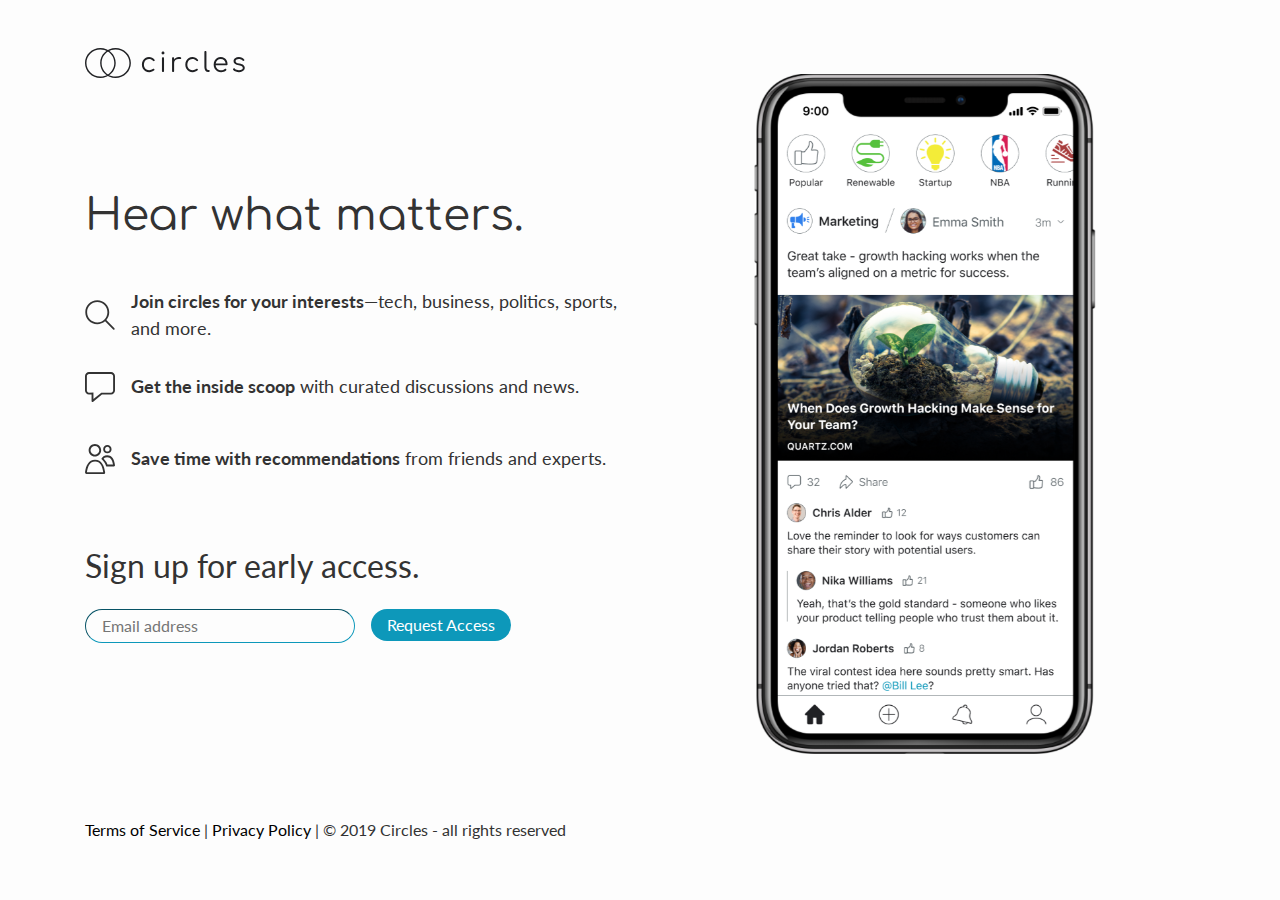
==== index.source.html @ 77beae55 "success page, favicons" ====
<!doctype html>
<html lang="en">
<head>
  
  <meta charset="utf-8">
  <meta name="viewport" content="width=device-width, initial-scale=1, shrink-to-fit=no">

  <!-- Title of Website -->
  <title>Circles – Communities for Your Interests</title>

  <meta name="description" content="Circles is the best way to explore your interests and connect with people who share your passions.">
  <meta name="keywords" content="interest, interests, commmunity, ios, android, app, social">
  <meta name="author" content="Circles">

  <link rel="apple-touch-icon" sizes="180x180" href="apple-touch-icon.png">
  <link rel="icon" type="image/png" sizes="32x32" href="favicon-32x32.png">
  <link rel="icon" type="image/png" sizes="16x16" href="favicon-16x16.png">
  <link rel="manifest" href="site.webmanifest">
  <link rel="mask-icon" href="safari-pinned-tab.svg" color="#5bbad5">
  <meta name="msapplication-TileColor" content="#da532c">
  <meta name="theme-color" content="#ffffff">

  <!-- Bootstrap CSS -->
  <link rel="stylesheet" href="https://stackpath.bootstrapcdn.com/bootstrap/4.3.1/css/bootstrap.min.css" integrity="sha384-ggOyR0iXCbMQv3Xipma34MD+dH/1fQ784/j6cY/iJTQUOhcWr7x9JvoRxT2MZw1T" crossorigin="anonymous">

  <!-- Google Fonts -->
  <link href="https://fonts.googleapis.com/css?family=Comfortaa:400|Lato:400,700&display=swap" rel="stylesheet">

  <!-- Custom Styles -->
  <link href="css/style.source.css" rel="stylesheet">

</head>
<body>

<div class="container">
  <div class="row my-5">
    <div class="col">
      <img alt="" src="images/logo-horizontal-bw.svg" width="auto" height="30">
    </div>
  </div>
</div>

<div class="container">
  <div class="row">
    <div class="col-sm-6">
      <h1 class="mb-5 mt-big-desktop">Hear what matters.</h1>
      <!-- <h2 class="mb-5">Join communities for your interests.</h2> -->
      <div class="benefit-list mb-big">
        <div class="benefit">
          <img class="benefit-img mr-3" alt="" src="images/icon-search.svg" width="auto" height="30">
          <p class="benefit-text"><span class="font-weight-bold">Join circles for your interests</span>—tech, business, politics, sports, and more.</p>
        </div>
        <div class="benefit">
          <img class="benefit-img mr-3" alt="" src="images/icon-discussion.svg" width="auto" height="30">
          <p class="benefit-text"><span class="font-weight-bold">Get the inside scoop</span> with curated discussions and news.</p>
        </div>
        <div class="benefit">
          <img class="benefit-img mr-3" alt="" src="images/icon-people.svg" width="auto" height="30">
          <p class="benefit-text"><span class="font-weight-bold">Save time with recommendations</span> from friends and experts.</p>
        </div>
      </div>

      <div id="circles-form-desktop">
        <h2 class="mb-4">Sign up for early access.</h2>
  
        <!-- Begin Mailchimp Signup Form -->
        <div id="mc_embed_signup" class="mb-big">
          <form action="https://gmail.us3.list-manage.com/subscribe/post?u=828685ab7a1ab0529ff0e017e&amp;id=a2cd4775b5" method="post" id="mc-embedded-subscribe-form" name="mc-embedded-subscribe-form" class="validate" target="_blank" novalidate>
            <div id="mc_embed_signup_scroll">
              <div class="mc-field-group">
                <input type="email" placeholder="Email address" name="EMAIL" class="required email" id="mce-EMAIL">
              </div>
                <div id="mce-responses" class="clear">
                  <div class="response" id="mce-error-response" style="display:none"></div>
                  <div class="response" id="mce-success-response" style="display:none"></div>
                </div>    <!-- real people should not fill this in and expect good things - do not remove this or risk form bot signups-->
                  <div style="position: absolute; left: -5000px;" aria-hidden="true"><input type="text" name="b_828685ab7a1ab0529ff0e017e_a2cd4775b5" tabindex="-1" value=""></div>
                  <div class="clear"><input type="submit" value="Request Access" name="subscribe" id="mc-embedded-subscribe" class="button"></div>
                </div>
          </form>
        </div>
          
        <!--End mc_embed_signup-->
      </div>

    </div>
    <div class="col-sm-6 my-5 mb-big">
      <div class="row justify-content-center align-items-center">
        <img src="images/screenshot.png" class="hero-image image-mobile image-full" alt="">
      </div>
    </div>
  </div>


  <div id="circles-form-mobile">
    <h2 class="mb-4">Sign up for early access.</h2>

    <!-- Begin Mailchimp Signup Form -->
    <div id="mc_embed_signup">
      <form action="https://gmail.us3.list-manage.com/subscribe/post?u=828685ab7a1ab0529ff0e017e&amp;id=a2cd4775b5" method="post" id="mc-embedded-subscribe-form" name="mc-embedded-subscribe-form" class="validate" target="_blank" novalidate>
        <div id="mc_embed_signup_scroll">
          <div class="mc-field-group">
            <input type="email" placeholder="Email address" name="EMAIL" class="required email" id="mce-EMAIL">
          </div>
            <div id="mce-responses" class="clear">
              <div class="response" id="mce-error-response" style="display:none"></div>
              <div class="response" id="mce-success-response" style="display:none"></div>
            </div>    <!-- real people should not fill this in and expect good things - do not remove this or risk form bot signups-->
              <div style="position: absolute; left: -5000px;" aria-hidden="true"><input type="text" name="b_828685ab7a1ab0529ff0e017e_a2cd4775b5" tabindex="-1" value=""></div>
              <div class="clear"><input type="submit" value="Request Access" name="subscribe" id="mc-embedded-subscribe" class="button"></div>
            </div>
      </form>
    </div>
      
    <!--End mc_embed_signup-->
  </div>
</div>


<footer class="py-3">
  <div class="container">
    <div class="row-fluid">
      <p id="footer">
        <a href="terms.html">Terms of Service</a>
        <span> | </span>
        <a href="privacy.html">Privacy Policy</a>
        <span> | © 2019 Circles - all rights reserved</span>
      </p>
    </div>
  </div>
</footer>

<!-- Scripts -->
    <!-- Optional JavaScript -->
    <!-- jQuery first, then Popper.js, then Bootstrap JS -->
    <script src="https://code.jquery.com/jquery-3.3.1.slim.min.js" integrity="sha384-q8i/X+965DzO0rT7abK41JStQIAqVgRVzpbzo5smXKp4YfRvH+8abtTE1Pi6jizo" crossorigin="anonymous"></script>
    <script src="https://cdnjs.cloudflare.com/ajax/libs/popper.js/1.14.7/umd/popper.min.js" integrity="sha384-UO2eT0CpHqdSJQ6hJty5KVphtPhzWj9WO1clHTMGa3JDZwrnQq4sF86dIHNDz0W1" crossorigin="anonymous"></script>
    <script src="https://stackpath.bootstrapcdn.com/bootstrap/4.3.1/js/bootstrap.min.js" integrity="sha384-JjSmVgyd0p3pXB1rRibZUAYoIIy6OrQ6VrjIEaFf/nJGzIxFDsf4x0xIM+B07jRM" crossorigin="anonymous"></script>

</body></html>
---- css/style.source.css ----
@media (min-width: 576px) {
  .mt-big-desktop {
    margin-top: 4rem;
  }
}

@media (max-width: 576px) {
  .mt-big-mobile {
    margin-top: 10rem;
  }
}

@media (min-width: 576px) {
  #circles-form-mobile {
  display: none;
  }
}

@media (max-width: 576px) {
  #circles-form-desktop {
  display: none;
  }
}

#circles-form-mobile {
  margin-bottom: 8rem;
}

.mt-big {
  margin-top: 4rem;
}

.mb-big {
  margin-bottom: 4rem;
}

body {
  font-family: "Lato";
  color: #333;
  background-color: #fdfdfd
}

h1 {
  font-family: "Comfortaa";
  font-weight: 400;
  font-size: 44px;
}

h2 {
  font-weight: 400;
}

.benefit-list {
  font-size: 18px;
  font-weight: 400;
}

.benefit {
  vertical-align: middle;
  display: flex;
  align-items: center;
  height: 3rem;
  margin: 1.5rem 0;
}

.benefit-img {
  float: left;
}

.benefit-text {
  margin-bottom: 0;
}

.hero-image {
  max-height: auto;
  width: 100%;
}

.image-mobile {
  padding: 0 5%;
}

@media (min-width: 576px) {
  .image-full {
  padding: 0 20%;
  margin-top: -100px;
  }
}

@media (max-width: 576px) {
  .image-full {
  margin-top: -50px;
  }
}

#footer a {
  color: #000;
}


/*Mailchimp customization*/

#mc_embed_signup div.mc-field-group input {
  border-radius: 50px;
  border-width: 1px;
  border-color: #0D98BA;
  background-color: #fdfdfd;
  padding: 0.25rem 1rem;
  margin-right: 1rem;
  width: 50%;
}

#mc_embed_signup input:focus {
  outline:none;
}

#mc_embed_signup input.button {
  background-color: #0D98BA;
  border-radius: 50px;
  border: 1px;
  border-color: #0D98BA;
  color: #fff;
  padding: 0.25rem 1rem;
}

#mc_embed_signup input,
#mc_embed_signup input.button {
    float: left;
}
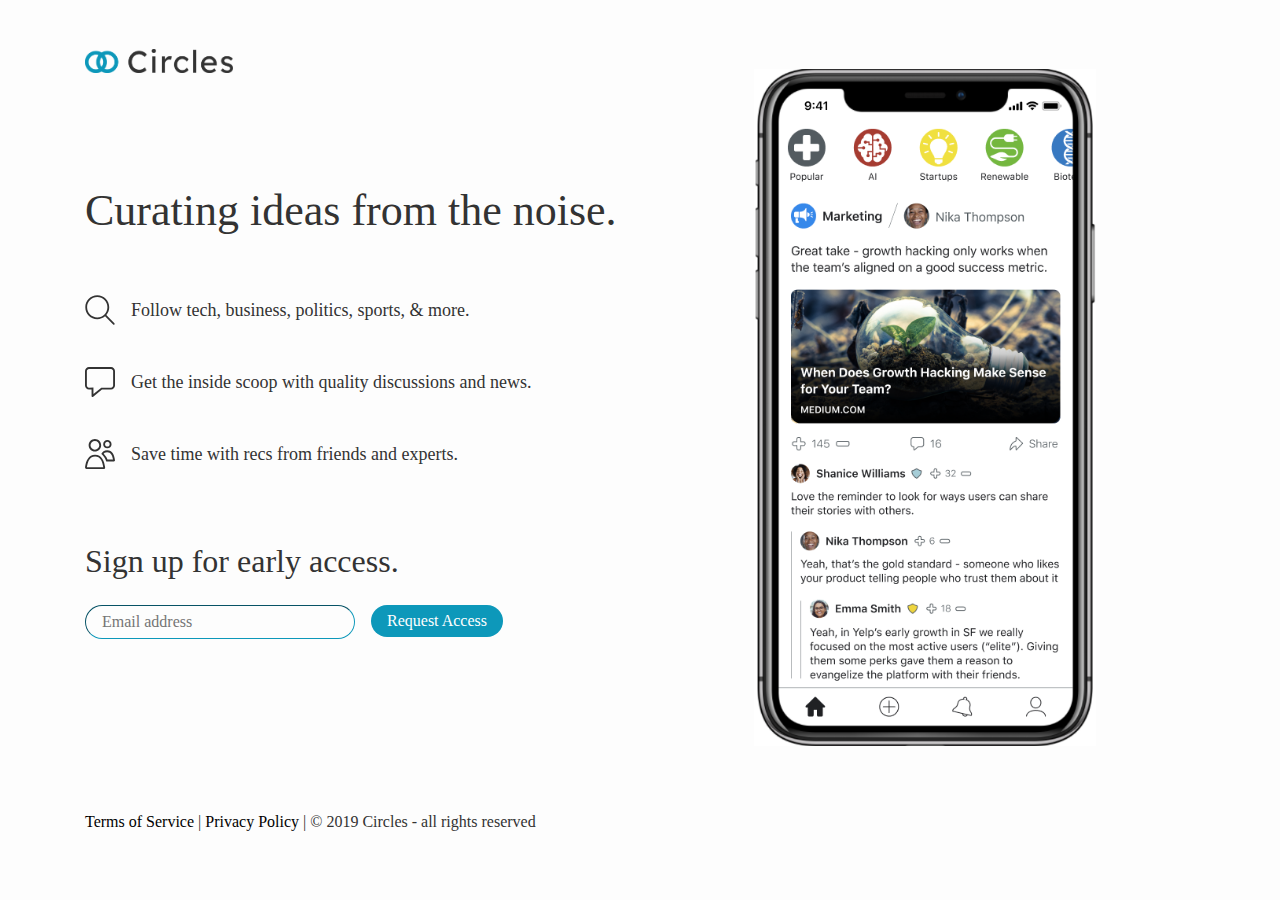
==== commit 9f35d81d: "Brand update" ====
--- a/index.source.html
+++ b/index.source.html
@@ -6,7 +6,7 @@
   <meta name="viewport" content="width=device-width, initial-scale=1, shrink-to-fit=no">
 
   <!-- Title of Website -->
-  <title>Circles – Communities for Your Interests</title>
+  <title>Circles – Curated Communities for Ideas</title>
 
   <meta name="description" content="Circles is the best way to explore your interests and connect with people who share your passions.">
   <meta name="keywords" content="interest, interests, commmunity, ios, android, app, social">
@@ -24,7 +24,7 @@
   <link rel="stylesheet" href="https://stackpath.bootstrapcdn.com/bootstrap/4.3.1/css/bootstrap.min.css" integrity="sha384-ggOyR0iXCbMQv3Xipma34MD+dH/1fQ784/j6cY/iJTQUOhcWr7x9JvoRxT2MZw1T" crossorigin="anonymous">
 
   <!-- Google Fonts -->
-  <link href="https://fonts.googleapis.com/css?family=Comfortaa:400|Lato:400,700&display=swap" rel="stylesheet">
+  <link href="https://fonts.googleapis.com/css?family=Lexend+Deca|Source+Sans+Pro:400,600&display=swap" rel="stylesheet">
 
   <!-- Custom Styles -->
   <link href="css/style.source.css" rel="stylesheet">
@@ -35,7 +35,7 @@
 <div class="container">
   <div class="row my-5">
     <div class="col">
-      <img alt="" src="images/logo-horizontal-bw.svg" width="auto" height="30">
+      <img alt="" src="images/logo-blue.png" width="auto" height="24">
     </div>
   </div>
 </div>
@@ -43,20 +43,20 @@
 <div class="container">
   <div class="row">
     <div class="col-sm-6">
-      <h1 class="mb-5 mt-big-desktop">Hear what matters.</h1>
+      <h1 class="mb-5 mt-big-desktop">Curating ideas from the noise.</h1>
       <!-- <h2 class="mb-5">Join communities for your interests.</h2> -->
       <div class="benefit-list mb-big">
         <div class="benefit">
           <img class="benefit-img mr-3" alt="" src="images/icon-search.svg" width="auto" height="30">
-          <p class="benefit-text"><span class="font-weight-bold">Join circles for your interests</span>—tech, business, politics, sports, and more.</p>
+          <p class="benefit-text">Follow tech, business, politics, sports, & more.</p>
         </div>
         <div class="benefit">
           <img class="benefit-img mr-3" alt="" src="images/icon-discussion.svg" width="auto" height="30">
-          <p class="benefit-text"><span class="font-weight-bold">Get the inside scoop</span> with curated discussions and news.</p>
+          <p class="benefit-text">Get the inside scoop with quality discussions and news.</p>
         </div>
         <div class="benefit">
           <img class="benefit-img mr-3" alt="" src="images/icon-people.svg" width="auto" height="30">
-          <p class="benefit-text"><span class="font-weight-bold">Save time with recommendations</span> from friends and experts.</p>
+          <p class="benefit-text">Save time with recs from friends and experts.</p>
         </div>
       </div>
 
@@ -86,7 +86,7 @@
     </div>
     <div class="col-sm-6 my-5 mb-big">
       <div class="row justify-content-center align-items-center">
-        <img src="images/screenshot.png" class="hero-image image-mobile image-full" alt="">
+        <img src="images/home.png" class="hero-image image-mobile image-full" alt="">
       </div>
     </div>
   </div>
